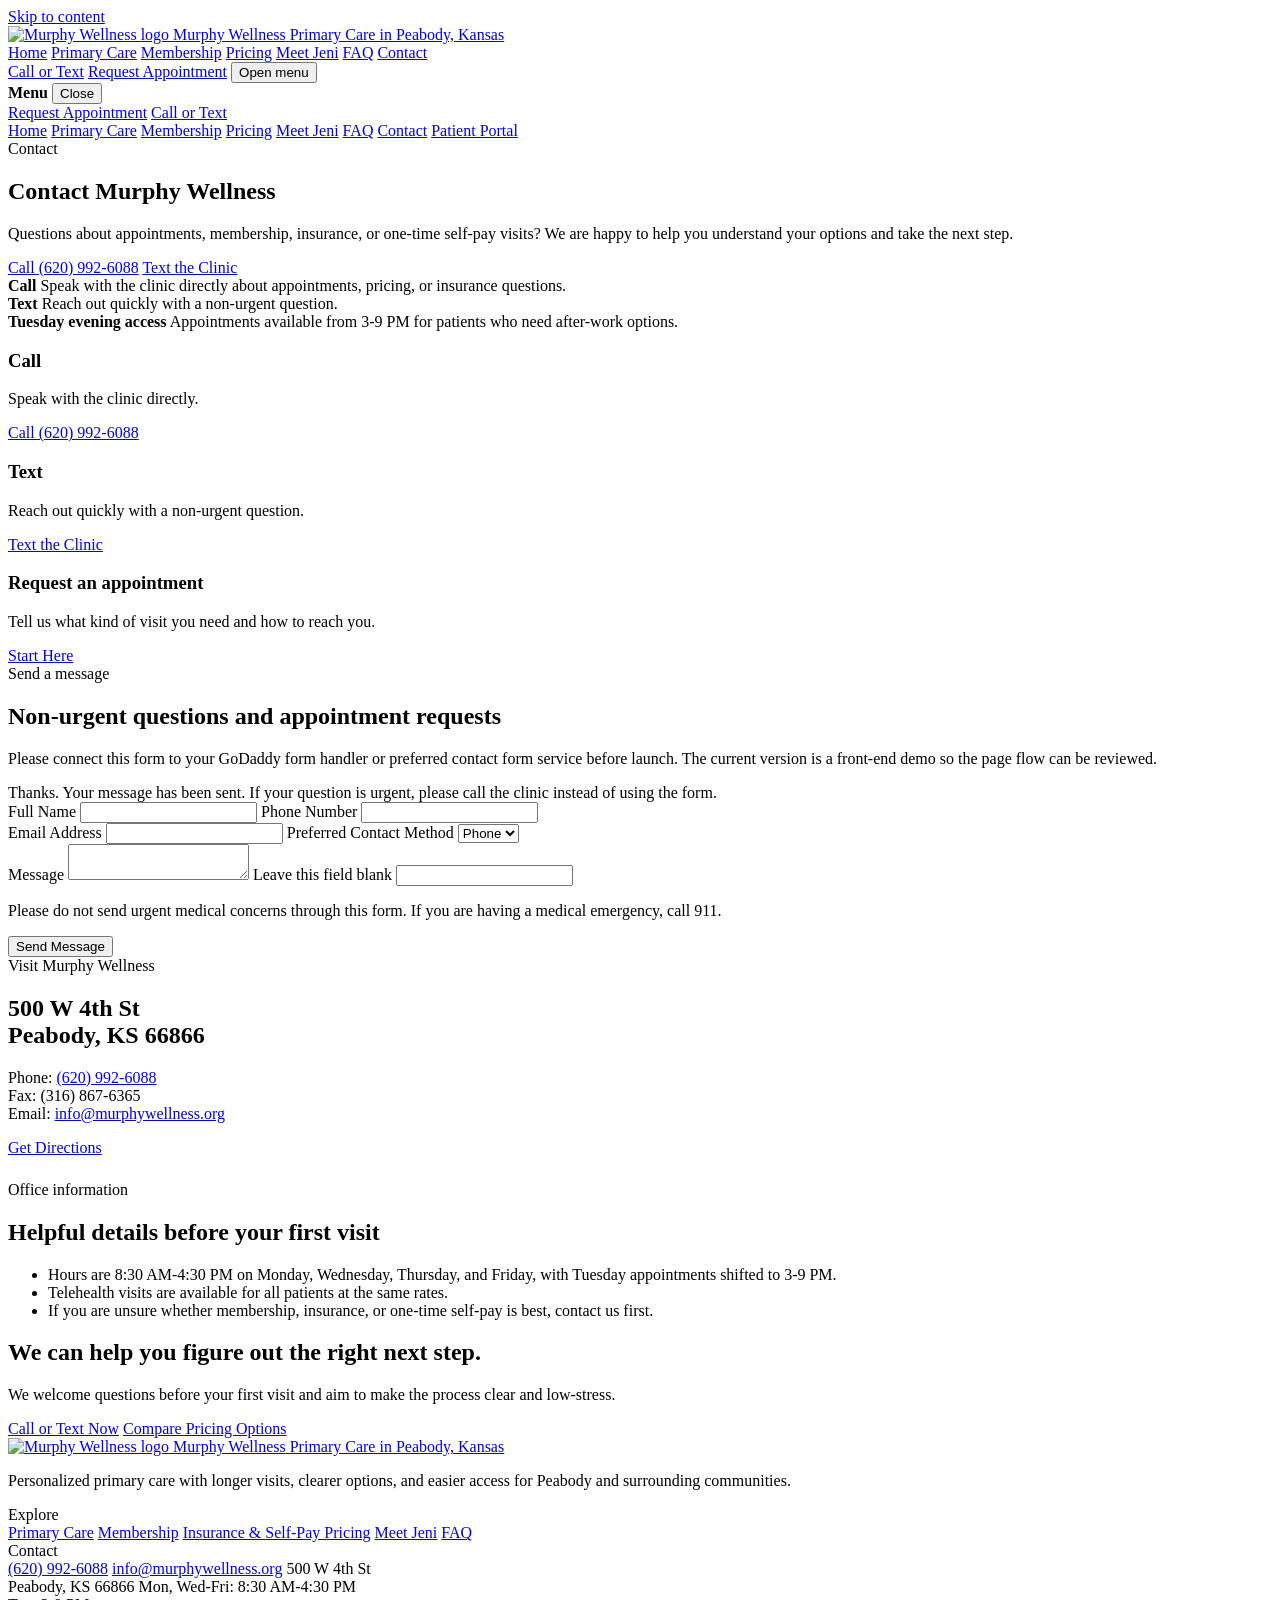
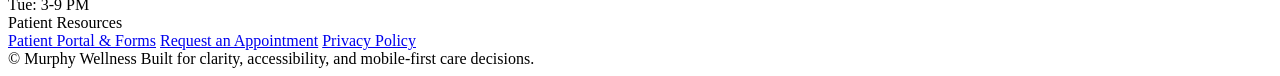
==== contact.html @ ce794f13 "Add files via upload" ====
<!DOCTYPE html>
<html lang="en">
<head>
  <meta charset="utf-8">
  <meta name="viewport" content="width=device-width, initial-scale=1">
  <title>Contact Murphy Wellness | Peabody, KS Primary Care</title>
  <meta name="description" content="Call, text, message, or request an appointment with Murphy Wellness in Peabody, Kansas.">
  <link rel="preconnect" href="https://fonts.googleapis.com">
  <link rel="preconnect" href="https://fonts.gstatic.com" crossorigin>
  <link href="https://fonts.googleapis.com/css2?family=Fraunces:wght@600&family=Source+Sans+3:wght@400;600;700&display=swap" rel="stylesheet">
  <link rel="stylesheet" href="assets/css/styles.css">
</head>
<body>
  <a class="skip-link" href="#main">Skip to content</a>
  <header class="site-header" data-header>
    <div class="container header-inner">
      <a class="brand" href="index.html">
        <img class="brand-logo" src="assets/img/logo.jpeg" alt="Murphy Wellness logo">
        <span class="brand-text">
          <span class="brand-mark">Murphy Wellness</span>
          <span class="brand-sub">Primary Care in Peabody, Kansas</span>
        </span>
      </a>
      <nav class="desktop-nav" aria-label="Primary">
        <a href="index.html">Home</a>
        <a href="primary-care.html">Primary Care</a>
        <a href="membership.html">Membership</a>
        <a href="pricing.html">Pricing</a>
        <a href="meet-jeni.html">Meet Jeni</a>
        <a href="faq.html">FAQ</a>
        <a href="contact.html" aria-current="page">Contact</a>
      </nav>
      <div class="header-actions">
        <a class="button button-secondary" href="tel:16209926088">Call or Text</a>
        <a class="button button-primary" href="contact.html">Request Appointment</a>
        <button class="nav-toggle" type="button" aria-expanded="false" aria-controls="mobile-drawer" data-menu-toggle>
          <span class="nav-toggle-line"></span>
          <span class="sr-only">Open menu</span>
        </button>
      </div>
    </div>
  </header>

  <div class="mobile-drawer" id="mobile-drawer" aria-hidden="true" data-mobile-drawer>
    <div class="mobile-drawer-backdrop" data-menu-backdrop></div>
    <div class="mobile-drawer-panel">
      <div class="mobile-drawer-top">
        <strong>Menu</strong>
        <button class="drawer-close" type="button" data-menu-close>Close</button>
      </div>
      <a class="button button-primary" href="contact.html">Request Appointment</a>
      <a class="button button-secondary" href="tel:16209926088">Call or Text</a>
      <nav class="mobile-nav" aria-label="Mobile">
        <a href="index.html">Home</a>
        <a href="primary-care.html">Primary Care</a>
        <a href="membership.html">Membership</a>
        <a href="pricing.html">Pricing</a>
        <a href="meet-jeni.html">Meet Jeni</a>
        <a href="faq.html">FAQ</a>
        <a href="contact.html" aria-current="page">Contact</a>
        <a href="patient-portal.html">Patient Portal</a>
      </nav>
    </div>
  </div>

  <main id="main">
    <section class="page-hero">
      <div class="container hero-shell">
        <div data-reveal>
          <span class="eyebrow">Contact</span>
          <h1>Contact Murphy Wellness</h1>
          <p class="lead">Questions about appointments, membership, insurance, or one-time self-pay visits? We are happy to help you understand your options and take the next step.</p>
          <div class="hero-actions">
            <a class="button button-primary" href="tel:16209926088">Call (620) 992-6088</a>
            <a class="button button-secondary" href="sms:16209926088">Text the Clinic</a>
          </div>
        </div>
        <div class="hero-visual" data-reveal>
          <div class="visual-stack">
            <div class="visual-card featured">
              <strong>Call</strong>
              <span>Speak with the clinic directly about appointments, pricing, or insurance questions.</span>
            </div>
            <div class="visual-card">
              <strong>Text</strong>
              <span>Reach out quickly with a non-urgent question.</span>
            </div>
            <div class="visual-card">
              <strong>Tuesday evening access</strong>
              <span>Appointments available from 3-9 PM for patients who need after-work options.</span>
            </div>
          </div>
        </div>
      </div>
    </section>

    <section class="section alt">
      <div class="container grid-3">
        <article class="contact-card" data-reveal>
          <h3>Call</h3>
          <p>Speak with the clinic directly.</p>
          <a class="button button-primary" href="tel:16209926088">Call (620) 992-6088</a>
        </article>
        <article class="contact-card" data-reveal>
          <h3>Text</h3>
          <p>Reach out quickly with a non-urgent question.</p>
          <a class="button button-secondary" href="sms:16209926088">Text the Clinic</a>
        </article>
        <article class="contact-card" data-reveal>
          <h3>Request an appointment</h3>
          <p>Tell us what kind of visit you need and how to reach you.</p>
          <a class="button button-primary" href="#contact-form">Start Here</a>
        </article>
      </div>
    </section>

    <section class="section">
      <div class="container grid-2">
        <article class="section-panel form-card" id="contact-form" data-reveal>
          <span class="eyebrow">Send a message</span>
          <h2>Non-urgent questions and appointment requests</h2>
          <p class="form-note">Please connect this form to your GoDaddy form handler or preferred contact form service before launch. The current version is a front-end demo so the page flow can be reviewed.</p>
          <div class="success-message" data-form-success>Thanks. Your message has been sent. If your question is urgent, please call the clinic instead of using the form.</div>
          <form action="contact-handler.php" method="post">
            <div class="field-grid">
              <label>Full Name
                <input type="text" name="name" required>
              </label>
              <label>Phone Number
                <input type="tel" name="phone" required>
              </label>
            </div>
            <div class="field-grid">
              <label>Email Address
                <input type="email" name="email">
              </label>
              <label>Preferred Contact Method
                <select name="contact_method">
                  <option>Phone</option>
                  <option>Text</option>
                  <option>Email</option>
                </select>
              </label>
            </div>
            <label>Message
              <textarea name="message" required></textarea>
            </label>
            <label class="sr-only">Leave this field blank
              <input type="text" name="company" tabindex="-1" autocomplete="off">
            </label>
            <input type="hidden" name="redirect" value="thank-you.html">
            <p class="microcopy">Please do not send urgent medical concerns through this form. If you are having a medical emergency, call 911.</p>
            <button class="button button-primary" type="submit">Send Message</button>
          </form>
        </article>
        <div data-reveal>
          <article class="section-panel">
            <span class="eyebrow">Visit Murphy Wellness</span>
            <h2>500 W 4th St<br>Peabody, KS 66866</h2>
            <p>Phone: <a href="tel:16209926088">(620) 992-6088</a><br>Fax: (316) 867-6365<br>Email: <a href="mailto:info@murphywellness.org">info@murphywellness.org</a></p>
            <div class="section-actions">
              <a class="button button-secondary" href="https://maps.google.com/?q=500+W+4th+St+Peabody+KS+66866" target="_blank" rel="noopener">Get Directions</a>
            </div>
          </article>
          <article class="section-panel hours-card" style="margin-top: 1.5rem;">
            <span class="eyebrow">Office information</span>
            <h2>Helpful details before your first visit</h2>
            <ul class="check-list">
              <li>Hours are 8:30 AM-4:30 PM on Monday, Wednesday, Thursday, and Friday, with Tuesday appointments shifted to 3-9 PM.</li>
              <li>Telehealth visits are available for all patients at the same rates.</li>
              <li>If you are unsure whether membership, insurance, or one-time self-pay is best, contact us first.</li>
            </ul>
          </article>
        </div>
      </div>
    </section>

    <section class="section tight">
      <div class="container">
        <div class="cta-band" data-reveal>
          <h2>We can help you figure out the right next step.</h2>
          <p>We welcome questions before your first visit and aim to make the process clear and low-stress.</p>
          <div class="section-actions">
            <a class="button button-primary" href="tel:16209926088">Call or Text Now</a>
            <a class="button button-secondary" href="pricing.html">Compare Pricing Options</a>
          </div>
        </div>
      </div>
    </section>
  </main>

  <footer class="site-footer">
    <div class="container">
      <div class="footer-grid">
        <div>
          <a class="brand" href="index.html">
            <img class="brand-logo" src="assets/img/logo.jpeg" alt="Murphy Wellness logo">
            <span class="brand-text">
              <span class="brand-mark">Murphy Wellness</span>
              <span class="brand-sub">Primary Care in Peabody, Kansas</span>
            </span>
          </a>
          <p>Personalized primary care with longer visits, clearer options, and easier access for Peabody and surrounding communities.</p>
        </div>
        <div>
          <div class="footer-title">Explore</div>
          <div class="footer-links">
            <a href="primary-care.html">Primary Care</a>
            <a href="membership.html">Membership</a>
            <a href="pricing.html">Insurance &amp; Self-Pay Pricing</a>
            <a href="meet-jeni.html">Meet Jeni</a>
            <a href="faq.html">FAQ</a>
          </div>
        </div>
        <div>
          <div class="footer-title">Contact</div>
          <div class="footer-links">
            <a href="tel:16209926088">(620) 992-6088</a>
            <a href="mailto:info@murphywellness.org">info@murphywellness.org</a>
            <span>500 W 4th St<br>Peabody, KS 66866</span>
            <span>Mon, Wed-Fri: 8:30 AM-4:30 PM<br>Tue: 3-9 PM</span>
          </div>
        </div>
        <div>
          <div class="footer-title">Patient Resources</div>
          <div class="footer-links">
            <a href="patient-portal.html">Patient Portal &amp; Forms</a>
            <a href="contact.html">Request an Appointment</a>
            <a href="privacy-policy.html">Privacy Policy</a>
          </div>
        </div>
      </div>
      <div class="footer-bottom">
        <span>&copy; <span data-year></span> Murphy Wellness</span>
        <span>Built for clarity, accessibility, and mobile-first care decisions.</span>
      </div>
    </div>
  </footer>

  <script src="assets/js/site.js" defer></script>
</body>
</html>
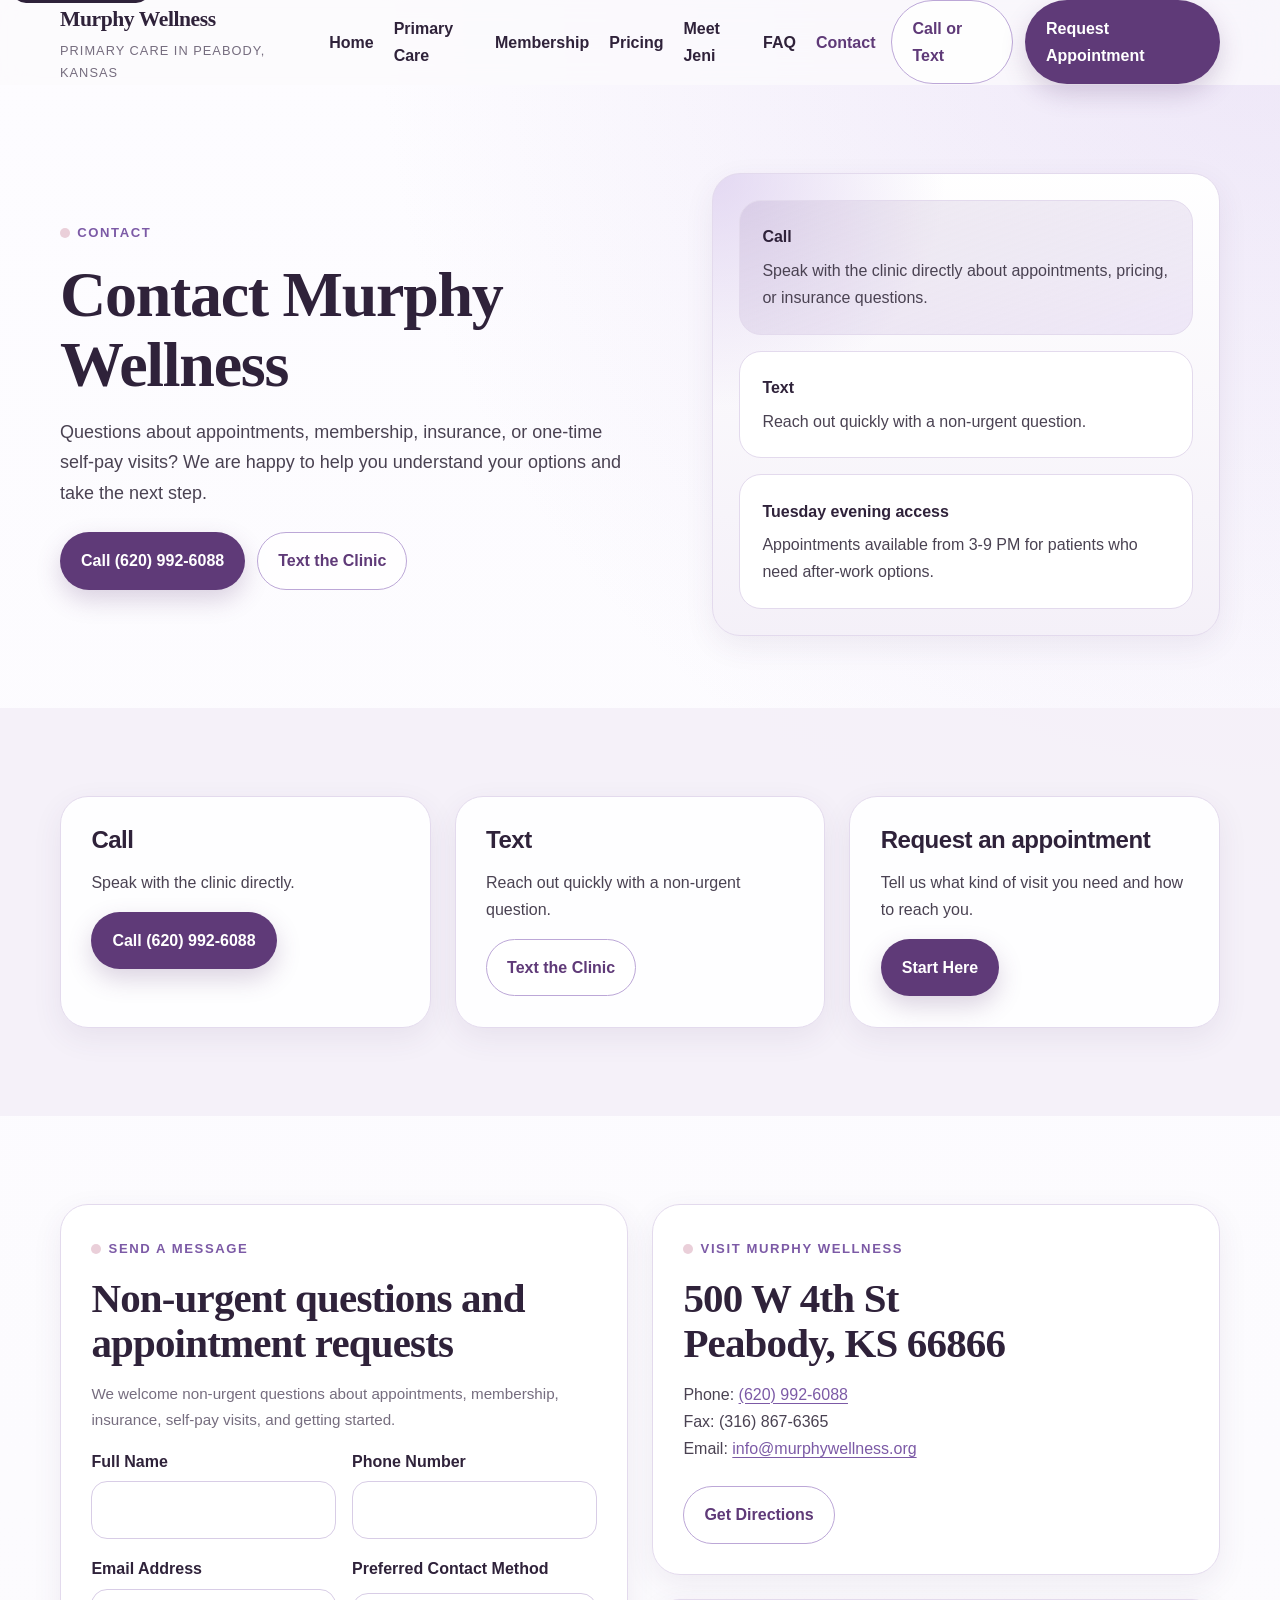
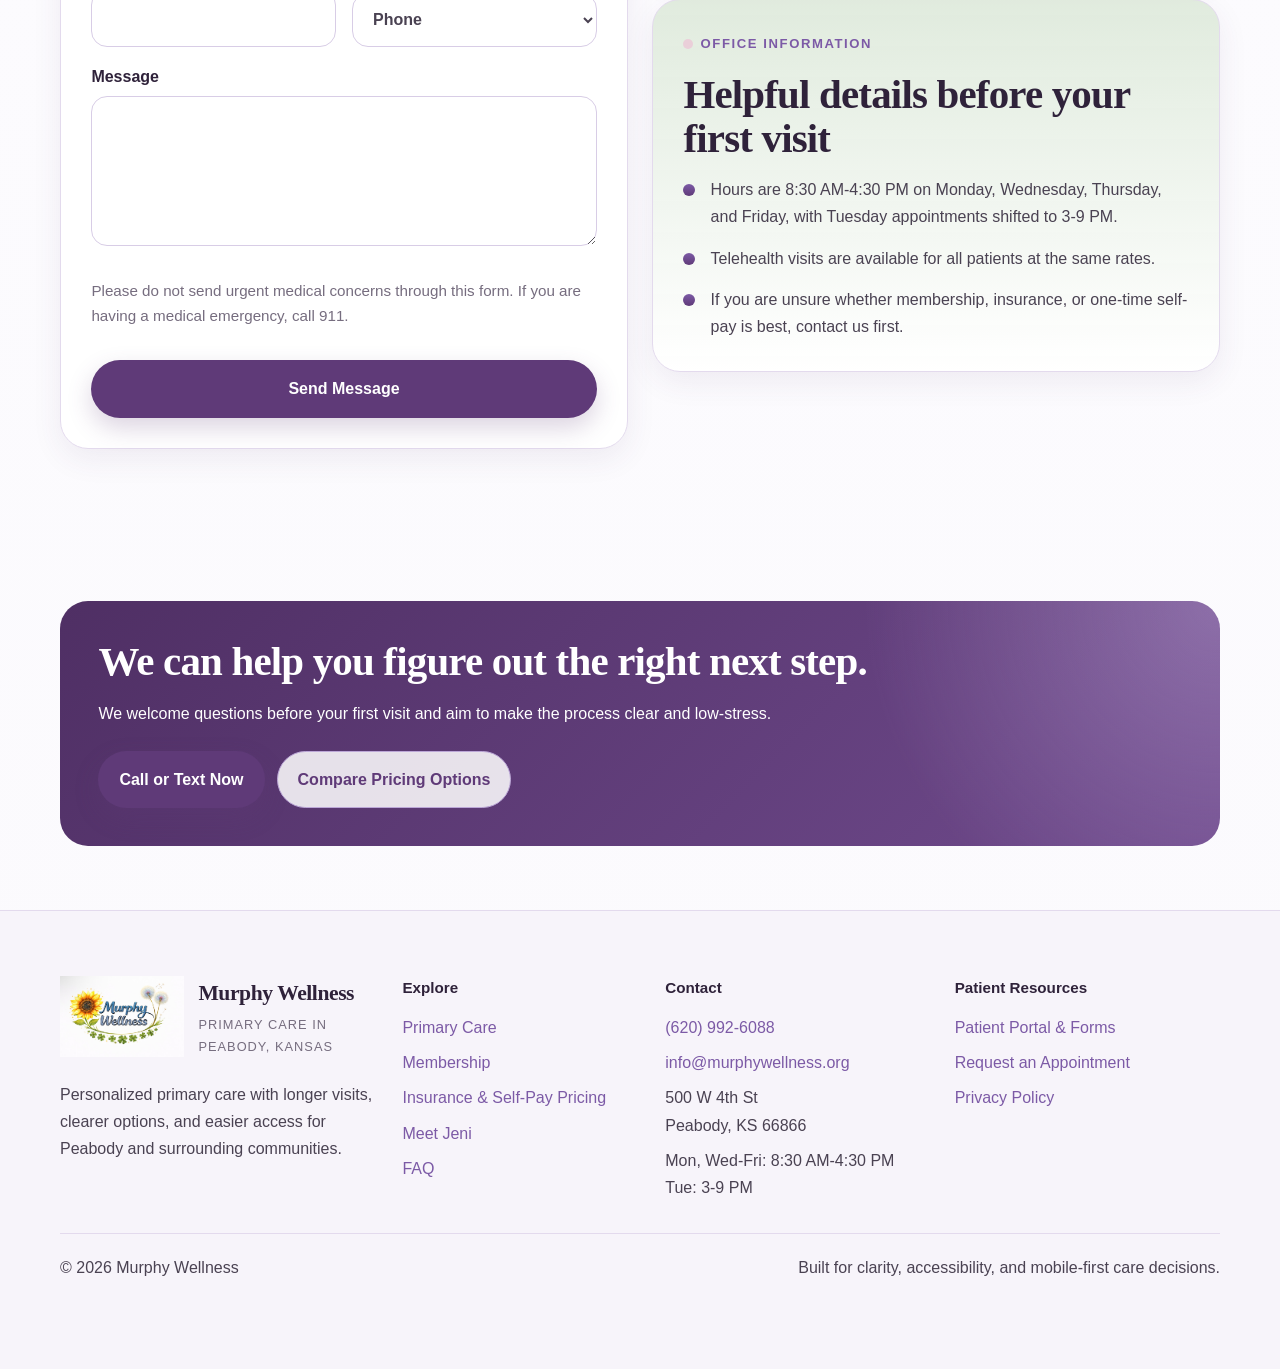
==== commit b58d0bc9: "Update Murphy Wellness site build and launch assets" ====
--- a/contact.html
+++ b/contact.html
@@ -5,10 +5,52 @@
   <meta name="viewport" content="width=device-width, initial-scale=1">
   <title>Contact Murphy Wellness | Peabody, KS Primary Care</title>
   <meta name="description" content="Call, text, message, or request an appointment with Murphy Wellness in Peabody, Kansas.">
+  <meta name="theme-color" content="#5f3a78">
+  <link rel="icon" type="image/jpeg" href="assets/img/logo.jpeg">
+  <link rel="apple-touch-icon" href="assets/img/logo.jpeg">
+  <link rel="manifest" href="site.webmanifest">
   <link rel="preconnect" href="https://fonts.googleapis.com">
   <link rel="preconnect" href="https://fonts.gstatic.com" crossorigin>
   <link href="https://fonts.googleapis.com/css2?family=Fraunces:wght@600&family=Source+Sans+3:wght@400;600;700&display=swap" rel="stylesheet">
   <link rel="stylesheet" href="assets/css/styles.css">
+  <script type="application/ld+json">
+  {
+    "@context": "https://schema.org",
+    "@type": "MedicalClinic",
+    "name": "Murphy Wellness",
+    "url": "https://murphywellness.org/contact.html",
+    "image": "https://murphywellness.org/assets/img/logo.jpeg",
+    "telephone": "+1-620-992-6088",
+    "email": "info@premonition.health",
+    "address": {
+      "@type": "PostalAddress",
+      "streetAddress": "500 W 4th St",
+      "addressLocality": "Peabody",
+      "addressRegion": "KS",
+      "postalCode": "66866",
+      "addressCountry": "US"
+    },
+    "openingHoursSpecification": [
+      {
+        "@type": "OpeningHoursSpecification",
+        "dayOfWeek": [
+          "Monday",
+          "Wednesday",
+          "Thursday",
+          "Friday"
+        ],
+        "opens": "08:30",
+        "closes": "16:30"
+      },
+      {
+        "@type": "OpeningHoursSpecification",
+        "dayOfWeek": "Tuesday",
+        "opens": "15:00",
+        "closes": "21:00"
+      }
+    ]
+  }
+  </script>
 </head>
 <body>
   <a class="skip-link" href="#main">Skip to content</a>
@@ -119,7 +161,8 @@
         <article class="section-panel form-card" id="contact-form" data-reveal>
           <span class="eyebrow">Send a message</span>
           <h2>Non-urgent questions and appointment requests</h2>
-          <p class="form-note">Please connect this form to your GoDaddy form handler or preferred contact form service before launch. The current version is a front-end demo so the page flow can be reviewed.</p>
+          <p class="form-note">We welcome non-urgent questions about appointments, membership, insurance, self-pay visits, and getting started.</p>
+          <div class="notice" data-form-status hidden></div>
           <div class="success-message" data-form-success>Thanks. Your message has been sent. If your question is urgent, please call the clinic instead of using the form.</div>
           <form action="contact-handler.php" method="post">
             <div class="field-grid">
--- a/assets/css/styles.css
+++ b/assets/css/styles.css
@@ -0,0 +1,1042 @@
+:root {
+  --color-primary: #5f3a78;
+  --color-primary-dark: #4f2f64;
+  --color-secondary: #7c5aa6;
+  --color-lavender: #cdb9e8;
+  --color-highlight: #f3ecfa;
+  --color-page: #fbfafd;
+  --color-surface: #ffffff;
+  --color-surface-alt: #f4f0f8;
+  --color-border: #e3daed;
+  --color-heading: #2f223a;
+  --color-text: #4a4252;
+  --color-muted: #766d7f;
+  --color-reassure: #dde9da;
+  --color-blush: #eacfd9;
+  --shadow-soft: 0 10px 30px rgba(73, 45, 96, 0.08);
+  --shadow-card: 0 12px 32px rgba(61, 38, 80, 0.08);
+  --radius-sm: 14px;
+  --radius-md: 20px;
+  --radius-lg: 28px;
+  --radius-pill: 999px;
+  --container: 1160px;
+  --container-narrow: 720px;
+  --space-1: 0.5rem;
+  --space-2: 0.75rem;
+  --space-3: 1rem;
+  --space-4: 1.25rem;
+  --space-5: 1.5rem;
+  --space-6: 2rem;
+  --space-7: 2.5rem;
+  --space-8: 3rem;
+  --space-9: 4rem;
+  --space-10: 5.5rem;
+  --font-heading: "Fraunces", Georgia, serif;
+  --font-body: "Source Sans 3", "Segoe UI", Arial, sans-serif;
+}
+
+*,
+*::before,
+*::after {
+  box-sizing: border-box;
+}
+
+html {
+  scroll-behavior: smooth;
+}
+
+body {
+  margin: 0;
+  font-family: var(--font-body);
+  color: var(--color-text);
+  background:
+    radial-gradient(circle at top right, rgba(205, 185, 232, 0.32), transparent 28%),
+    linear-gradient(180deg, #fdfcff 0%, var(--color-page) 100%);
+  line-height: 1.7;
+}
+
+.sr-only {
+  position: absolute;
+  width: 1px;
+  height: 1px;
+  padding: 0;
+  margin: -1px;
+  overflow: hidden;
+  clip: rect(0, 0, 0, 0);
+  white-space: nowrap;
+  border: 0;
+}
+
+body.nav-open {
+  overflow: hidden;
+}
+
+img {
+  max-width: 100%;
+  display: block;
+}
+
+a {
+  color: var(--color-secondary);
+  text-decoration-thickness: 1px;
+  text-underline-offset: 0.16em;
+}
+
+a:hover {
+  color: var(--color-primary-dark);
+}
+
+button,
+input,
+textarea,
+select {
+  font: inherit;
+}
+
+button {
+  cursor: pointer;
+}
+
+.skip-link {
+  position: absolute;
+  left: 12px;
+  top: -48px;
+  background: var(--color-heading);
+  color: #fff;
+  padding: 0.75rem 1rem;
+  border-radius: var(--radius-sm);
+  z-index: 2000;
+}
+
+.skip-link:focus {
+  top: 12px;
+}
+
+.site-header {
+  position: sticky;
+  top: 0;
+  z-index: 1000;
+  background: rgba(251, 250, 253, 0.78);
+  backdrop-filter: blur(16px);
+  border-bottom: 1px solid transparent;
+  transition: background-color 200ms ease, box-shadow 200ms ease, border-color 200ms ease;
+}
+
+.site-header.is-scrolled {
+  background: rgba(255, 255, 255, 0.96);
+  border-bottom-color: var(--color-border);
+  box-shadow: 0 8px 24px rgba(61, 38, 80, 0.08);
+}
+
+.container {
+  width: min(calc(100% - 2rem), var(--container));
+  margin: 0 auto;
+}
+
+.container.narrow {
+  width: min(calc(100% - 2rem), var(--container-narrow));
+}
+
+.header-inner {
+  display: flex;
+  align-items: center;
+  justify-content: space-between;
+  gap: 1rem;
+  min-height: 84px;
+}
+
+.site-header .brand {
+  gap: 0.5rem;
+}
+
+.site-header .brand-logo {
+  display: none;
+}
+
+.site-header .brand-text {
+  display: inline-flex;
+}
+
+.brand {
+  display: inline-flex;
+  align-items: center;
+  gap: 0.9rem;
+  color: var(--color-heading);
+  text-decoration: none;
+}
+
+.brand-logo {
+  width: clamp(72px, 10vw, 124px);
+  height: auto;
+  object-fit: contain;
+}
+
+.brand-text {
+  display: inline-flex;
+  flex-direction: column;
+  gap: 0.15rem;
+}
+
+.brand-mark {
+  font-family: var(--font-heading);
+  font-size: 1.35rem;
+  font-weight: 600;
+  letter-spacing: -0.02em;
+}
+
+.brand-sub {
+  font-size: 0.8rem;
+  color: var(--color-muted);
+  letter-spacing: 0.08em;
+  text-transform: uppercase;
+}
+
+.desktop-nav {
+  display: flex;
+  align-items: center;
+  gap: 1.25rem;
+}
+
+.desktop-nav a {
+  color: var(--color-heading);
+  text-decoration: none;
+  font-weight: 600;
+}
+
+.desktop-nav a[aria-current="page"] {
+  color: var(--color-primary);
+}
+
+.header-actions {
+  display: flex;
+  align-items: center;
+  gap: 0.75rem;
+}
+
+.button {
+  display: inline-flex;
+  align-items: center;
+  justify-content: center;
+  gap: 0.5rem;
+  min-height: 52px;
+  padding: 0.875rem 1.25rem;
+  border: 1px solid transparent;
+  border-radius: var(--radius-pill);
+  font-weight: 700;
+  text-decoration: none;
+  transition: transform 180ms ease, box-shadow 180ms ease, background-color 180ms ease, color 180ms ease, border-color 180ms ease;
+}
+
+.button:hover {
+  transform: translateY(-1px);
+}
+
+.button:focus-visible,
+.nav-toggle:focus-visible,
+.faq-trigger:focus-visible,
+input:focus-visible,
+textarea:focus-visible,
+select:focus-visible {
+  outline: 3px solid var(--color-lavender);
+  outline-offset: 3px;
+}
+
+.button-primary {
+  color: #fff;
+  background: var(--color-primary);
+  box-shadow: 0 10px 24px rgba(95, 58, 120, 0.22);
+}
+
+.button-primary:hover {
+  color: #fff;
+  background: var(--color-primary-dark);
+  box-shadow: 0 14px 28px rgba(95, 58, 120, 0.28);
+}
+
+.button-secondary {
+  color: var(--color-primary);
+  border-color: #bca7d7;
+  background: rgba(255, 255, 255, 0.85);
+}
+
+.button-secondary:hover {
+  background: var(--color-highlight);
+}
+
+.button-ghost {
+  color: var(--color-heading);
+  background: transparent;
+  border-color: var(--color-border);
+}
+
+.nav-toggle {
+  display: none;
+  align-items: center;
+  justify-content: center;
+  width: 48px;
+  height: 48px;
+  border-radius: 14px;
+  border: 1px solid var(--color-border);
+  background: #fff;
+}
+
+.nav-toggle-line,
+.nav-toggle-line::before,
+.nav-toggle-line::after {
+  width: 18px;
+  height: 2px;
+  border-radius: 2px;
+  background: var(--color-heading);
+  display: block;
+  content: "";
+  transition: transform 180ms ease, opacity 180ms ease;
+}
+
+.nav-toggle-line::before {
+  transform: translateY(-6px);
+}
+
+.nav-toggle-line::after {
+  transform: translateY(4px);
+}
+
+.nav-open .nav-toggle-line {
+  background: transparent;
+}
+
+.nav-open .nav-toggle-line::before {
+  transform: rotate(45deg);
+}
+
+.nav-open .nav-toggle-line::after {
+  transform: rotate(-45deg);
+}
+
+.mobile-drawer {
+  position: fixed;
+  inset: 0;
+  z-index: 1100;
+  display: none;
+}
+
+.mobile-drawer[aria-hidden="false"] {
+  display: block;
+}
+
+.mobile-drawer-backdrop {
+  position: absolute;
+  inset: 0;
+  background: rgba(34, 24, 43, 0.36);
+}
+
+.mobile-drawer-panel {
+  position: absolute;
+  top: 0;
+  right: 0;
+  width: min(90vw, 360px);
+  height: 100%;
+  padding: 1.25rem;
+  background: #fff;
+  box-shadow: -10px 0 30px rgba(34, 24, 43, 0.16);
+  display: grid;
+  align-content: start;
+  gap: 1rem;
+}
+
+.mobile-drawer-top {
+  display: flex;
+  align-items: center;
+  justify-content: space-between;
+}
+
+.drawer-close {
+  border: 1px solid var(--color-border);
+  background: #fff;
+  border-radius: 12px;
+  padding: 0.7rem 0.9rem;
+}
+
+.mobile-nav {
+  display: grid;
+  gap: 0.35rem;
+}
+
+.mobile-nav a {
+  padding: 0.85rem 0.25rem;
+  color: var(--color-heading);
+  text-decoration: none;
+  font-size: 1.05rem;
+  font-weight: 700;
+}
+
+.page-hero,
+.home-hero {
+  padding: 5.5rem 0 4.5rem;
+}
+
+.hero-shell {
+  display: grid;
+  grid-template-columns: 1.1fr 0.9fr;
+  gap: 2rem;
+  align-items: center;
+}
+
+.eyebrow {
+  display: inline-flex;
+  align-items: center;
+  gap: 0.45rem;
+  margin-bottom: 1rem;
+  font-size: 0.82rem;
+  font-weight: 700;
+  letter-spacing: 0.12em;
+  text-transform: uppercase;
+  color: var(--color-secondary);
+}
+
+.eyebrow::before {
+  content: "";
+  width: 10px;
+  height: 10px;
+  border-radius: 50%;
+  background: var(--color-blush);
+}
+
+h1,
+h2,
+h3,
+h4 {
+  margin: 0 0 1rem;
+  color: var(--color-heading);
+  line-height: 1.08;
+  letter-spacing: -0.02em;
+}
+
+h1 {
+  font-family: var(--font-heading);
+  font-size: clamp(2.7rem, 5vw, 4.65rem);
+  font-weight: 600;
+}
+
+h2 {
+  font-family: var(--font-heading);
+  font-size: clamp(2rem, 3.2vw, 3rem);
+  font-weight: 600;
+}
+
+h3 {
+  font-size: 1.5rem;
+  font-weight: 700;
+}
+
+h4 {
+  font-size: 1.125rem;
+  font-weight: 700;
+}
+
+.lead {
+  font-size: 1.125rem;
+  max-width: 58ch;
+}
+
+.hero-copy p,
+.section-copy p,
+.card p,
+.faq-panel p,
+li {
+  max-width: 70ch;
+}
+
+.hero-actions,
+.section-actions,
+.option-actions {
+  display: flex;
+  flex-wrap: wrap;
+  gap: 0.75rem;
+  margin-top: 1.5rem;
+}
+
+.hero-note {
+  display: flex;
+  flex-wrap: wrap;
+  gap: 0.75rem;
+  margin-top: 1.25rem;
+}
+
+.hero-note span,
+.pill {
+  display: inline-flex;
+  align-items: center;
+  gap: 0.4rem;
+  min-height: 38px;
+  padding: 0.45rem 0.8rem;
+  border-radius: var(--radius-pill);
+  background: rgba(255, 255, 255, 0.82);
+  border: 1px solid var(--color-border);
+  color: var(--color-heading);
+  font-weight: 600;
+}
+
+.hero-visual,
+.section-panel,
+.card,
+.feature-card,
+.faq-item,
+.contact-card,
+.metric-card,
+.pricing-panel,
+.story-panel,
+.callout,
+.comparison-card {
+  background: rgba(255, 255, 255, 0.94);
+  border: 1px solid var(--color-border);
+  border-radius: var(--radius-lg);
+  box-shadow: var(--shadow-soft);
+  min-width: 0;
+}
+
+.hero-visual {
+  padding: 1.6rem;
+  background:
+    radial-gradient(circle at top left, rgba(205, 185, 232, 0.55), transparent 34%),
+    linear-gradient(180deg, rgba(255, 255, 255, 0.98), rgba(244, 240, 248, 0.98));
+}
+
+.visual-stack {
+  display: grid;
+  gap: 1rem;
+}
+
+.visual-card {
+  padding: 1.4rem;
+  border-radius: 22px;
+  background: #fff;
+  border: 1px solid var(--color-border);
+}
+
+.visual-card strong {
+  display: block;
+  color: var(--color-heading);
+  margin-bottom: 0.4rem;
+}
+
+.visual-card.featured {
+  background: linear-gradient(160deg, rgba(95, 58, 120, 0.1), rgba(205, 185, 232, 0.28));
+}
+
+.section {
+  padding: var(--space-10) 0;
+}
+
+.section.alt {
+  background: rgba(244, 240, 248, 0.82);
+}
+
+.section.tight {
+  padding: 4rem 0;
+}
+
+.section-head {
+  margin-bottom: 2rem;
+}
+
+.section-head p {
+  margin: 0;
+}
+
+.grid-2,
+.grid-3,
+.grid-4 {
+  display: grid;
+  gap: 1.5rem;
+}
+
+.grid-2 {
+  grid-template-columns: repeat(2, minmax(0, 1fr));
+}
+
+.grid-3 {
+  grid-template-columns: repeat(3, minmax(0, 1fr));
+}
+
+.grid-4 {
+  grid-template-columns: repeat(4, minmax(0, 1fr));
+}
+
+.card,
+.feature-card,
+.contact-card,
+.metric-card,
+.pricing-panel,
+.story-panel,
+.comparison-card {
+  padding: 1.9rem;
+}
+
+.section-panel {
+  padding: 1.9rem;
+}
+
+.card h3,
+.feature-card h3,
+.contact-card h3,
+.pricing-panel h3 {
+  margin-bottom: 0.7rem;
+}
+
+.featured-card {
+  border-color: rgba(95, 58, 120, 0.35);
+  background: linear-gradient(180deg, #faf6fe 0%, #fff 100%);
+}
+
+.mini-label {
+  display: inline-flex;
+  margin-bottom: 0.8rem;
+  color: var(--color-secondary);
+  font-size: 0.82rem;
+  font-weight: 700;
+  letter-spacing: 0.08em;
+  text-transform: uppercase;
+}
+
+.check-list,
+.icon-list,
+.simple-list {
+  margin: 0;
+  padding: 0;
+  list-style: none;
+  display: grid;
+  gap: 0.9rem;
+}
+
+.check-list li,
+.icon-list li {
+  position: relative;
+  padding-left: 1.7rem;
+}
+
+.check-list li::before,
+.icon-list li::before {
+  content: "";
+  position: absolute;
+  left: 0;
+  top: 0.5rem;
+  width: 0.75rem;
+  height: 0.75rem;
+  border-radius: 50%;
+  background: linear-gradient(180deg, var(--color-secondary), var(--color-primary));
+}
+
+.chip-wrap {
+  display: flex;
+  flex-wrap: wrap;
+  gap: 0.65rem;
+}
+
+.chip {
+  display: inline-flex;
+  align-items: center;
+  min-height: 38px;
+  padding: 0.45rem 0.8rem;
+  border-radius: var(--radius-pill);
+  background: #f2ebf8;
+  color: var(--color-primary);
+  font-weight: 600;
+}
+
+.split-panel {
+  display: grid;
+  grid-template-columns: 0.95fr 1.05fr;
+  gap: 1.5rem;
+  align-items: stretch;
+}
+
+.photo-panel {
+  min-height: 100%;
+  border-radius: var(--radius-lg);
+  background:
+    linear-gradient(160deg, rgba(95, 58, 120, 0.12), rgba(205, 185, 232, 0.32)),
+    radial-gradient(circle at 20% 20%, rgba(255, 255, 255, 0.8), transparent 30%);
+  border: 1px solid var(--color-border);
+  box-shadow: var(--shadow-soft);
+  min-height: 340px;
+  position: relative;
+  overflow: hidden;
+}
+
+.photo-panel::after {
+  content: attr(data-label);
+  position: absolute;
+  left: 1.5rem;
+  bottom: 1.5rem;
+  font-family: var(--font-heading);
+  font-size: 1.5rem;
+  color: var(--color-heading);
+}
+
+.photo-panel.has-image {
+  min-height: 0;
+  padding: 0;
+  background: #fff;
+}
+
+.photo-panel.has-image::after {
+  content: none;
+}
+
+.photo-panel img {
+  width: 100%;
+  height: 100%;
+  min-height: 340px;
+  object-fit: cover;
+}
+
+.comparison-table-wrap {
+  overflow-x: auto;
+}
+
+.comparison-table {
+  width: 100%;
+  border-collapse: collapse;
+  min-width: 720px;
+}
+
+.comparison-table th,
+.comparison-table td {
+  padding: 1rem;
+  text-align: left;
+  border: 1px solid var(--color-border);
+  vertical-align: top;
+}
+
+.comparison-table th {
+  background: #f3ecfa;
+  color: var(--color-heading);
+}
+
+.comparison-table tr:nth-child(even) td {
+  background: #fcfafe;
+}
+
+.comparison-cards {
+  display: none;
+}
+
+.faq-group {
+  display: grid;
+  gap: 1rem;
+}
+
+.faq-item {
+  overflow: clip;
+}
+
+.faq-trigger {
+  width: 100%;
+  display: flex;
+  align-items: center;
+  justify-content: space-between;
+  gap: 1rem;
+  padding: 1.15rem 1.25rem;
+  border: 0;
+  background: transparent;
+  color: var(--color-heading);
+  font-weight: 700;
+  text-align: left;
+  line-height: 1.45;
+}
+
+.faq-icon {
+  flex: none;
+  width: 2rem;
+  height: 2rem;
+  border-radius: 50%;
+  border: 1px solid var(--color-border);
+  display: inline-flex;
+  align-items: center;
+  justify-content: center;
+  color: var(--color-primary);
+}
+
+.faq-panel {
+  padding: 0 1.35rem 1.25rem;
+}
+
+.faq-panel[hidden] {
+  display: none;
+}
+
+.hours-card {
+  background: linear-gradient(180deg, rgba(221, 233, 218, 0.9), rgba(255, 255, 255, 0.95));
+}
+
+.notice {
+  padding: 1rem 1.15rem;
+  border-radius: var(--radius-md);
+  background: rgba(243, 236, 250, 0.9);
+  border: 1px solid var(--color-border);
+}
+
+.cta-band {
+  padding: 2.4rem;
+  border-radius: var(--radius-lg);
+  background:
+    radial-gradient(circle at top right, rgba(205, 185, 232, 0.36), transparent 30%),
+    linear-gradient(135deg, #4f2f64 0%, #6f4a8c 100%);
+  color: #fff;
+}
+
+.cta-band h2,
+.cta-band h3,
+.cta-band p {
+  color: #fff;
+}
+
+.form-card form {
+  display: grid;
+  gap: 1rem;
+}
+
+.field-grid {
+  display: grid;
+  grid-template-columns: repeat(2, minmax(0, 1fr));
+  gap: 1rem;
+}
+
+label {
+  display: grid;
+  gap: 0.4rem;
+  font-weight: 600;
+  color: var(--color-heading);
+}
+
+input,
+textarea,
+select {
+  width: 100%;
+  border: 1.5px solid #d8cde6;
+  border-radius: 16px;
+  background: #fff;
+  padding: 0.9rem 1rem;
+  color: var(--color-text);
+}
+
+p,
+li,
+h1,
+h2,
+h3,
+h4 {
+  overflow-wrap: break-word;
+}
+
+textarea {
+  min-height: 150px;
+  resize: vertical;
+}
+
+.form-note,
+.microcopy,
+.muted {
+  color: var(--color-muted);
+  font-size: 0.95rem;
+}
+
+.success-message {
+  display: none;
+  padding: 1rem 1.15rem;
+  border-radius: 16px;
+  background: rgba(221, 233, 218, 0.9);
+  border: 1px solid rgba(123, 157, 112, 0.28);
+  color: var(--color-heading);
+}
+
+.success-message.is-visible {
+  display: block;
+}
+
+.site-footer {
+  padding: 4rem 0 5.5rem;
+  background: #f7f4fa;
+  border-top: 1px solid var(--color-border);
+}
+
+.footer-grid {
+  display: grid;
+  grid-template-columns: 1.2fr 0.9fr 1fr 1fr;
+  gap: 1.5rem;
+}
+
+.footer-title {
+  margin-bottom: 0.8rem;
+  font-size: 0.95rem;
+  font-weight: 700;
+  color: var(--color-heading);
+}
+
+.footer-links {
+  display: grid;
+  gap: 0.5rem;
+}
+
+.footer-links a {
+  text-decoration: none;
+}
+
+.footer-bottom {
+  margin-top: 2rem;
+  padding-top: 1.25rem;
+  border-top: 1px solid var(--color-border);
+  display: flex;
+  justify-content: space-between;
+  gap: 1rem;
+  flex-wrap: wrap;
+}
+
+.sticky-mobile-cta {
+  position: fixed;
+  left: 0;
+  right: 0;
+  bottom: 0;
+  z-index: 900;
+  display: none;
+  gap: 0.75rem;
+  padding: 0.75rem 1rem calc(0.75rem + env(safe-area-inset-bottom));
+  background: rgba(255, 255, 255, 0.96);
+  border-top: 1px solid var(--color-border);
+  box-shadow: 0 -8px 24px rgba(61, 38, 80, 0.08);
+}
+
+.sticky-mobile-cta .button {
+  flex: 1;
+  min-width: 0;
+  min-height: 48px;
+  padding-inline: 0.9rem;
+}
+
+[data-reveal] {
+  opacity: 0;
+  transform: translateY(18px);
+  transition: opacity 240ms ease, transform 240ms ease;
+}
+
+[data-reveal].is-visible {
+  opacity: 1;
+  transform: translateY(0);
+}
+
+@media (max-width: 959px) {
+  .desktop-nav,
+  .header-actions .button-secondary,
+  .header-actions .button-primary {
+    display: none;
+  }
+
+  .nav-toggle {
+    display: inline-flex;
+  }
+
+  .hero-shell,
+  .split-panel,
+  .grid-4,
+  .grid-3,
+  .grid-2,
+  .footer-grid,
+  .field-grid {
+    grid-template-columns: 1fr;
+  }
+
+  .comparison-table-wrap {
+    display: none;
+  }
+
+  .comparison-cards {
+    display: grid;
+    gap: 1rem;
+  }
+
+  .page-hero,
+  .home-hero,
+  .section {
+    padding: 4rem 0;
+  }
+}
+
+@media (max-width: 639px) {
+  html {
+    font-size: 16px;
+  }
+
+  .container {
+    width: min(calc(100% - 1.25rem), var(--container));
+  }
+
+  .brand {
+    gap: 0.6rem;
+  }
+
+  .brand-logo {
+    width: 64px;
+  }
+
+  .site-header .brand-logo {
+    display: block;
+    width: 56px;
+  }
+
+  .site-header .brand-text {
+    display: none;
+  }
+
+  .header-inner {
+    min-height: 76px;
+  }
+
+  h1 {
+    font-size: 2.25rem;
+  }
+
+  h2 {
+    font-size: 1.8rem;
+  }
+
+  .lead {
+    font-size: 1.04rem;
+  }
+
+  .hero-actions,
+  .section-actions {
+    flex-direction: column;
+  }
+
+  .hero-actions .button,
+  .section-actions .button {
+    width: 100%;
+  }
+
+  .sticky-mobile-cta {
+    display: flex;
+  }
+
+  .site-footer {
+    padding-bottom: 7rem;
+  }
+}
+
+@media (prefers-reduced-motion: reduce) {
+  html {
+    scroll-behavior: auto;
+  }
+
+  *,
+  *::before,
+  *::after {
+    animation-duration: 0.01ms !important;
+    animation-iteration-count: 1 !important;
+    transition-duration: 0.01ms !important;
+  }
+
+  [data-reveal] {
+    opacity: 1;
+    transform: none;
+  }
+}
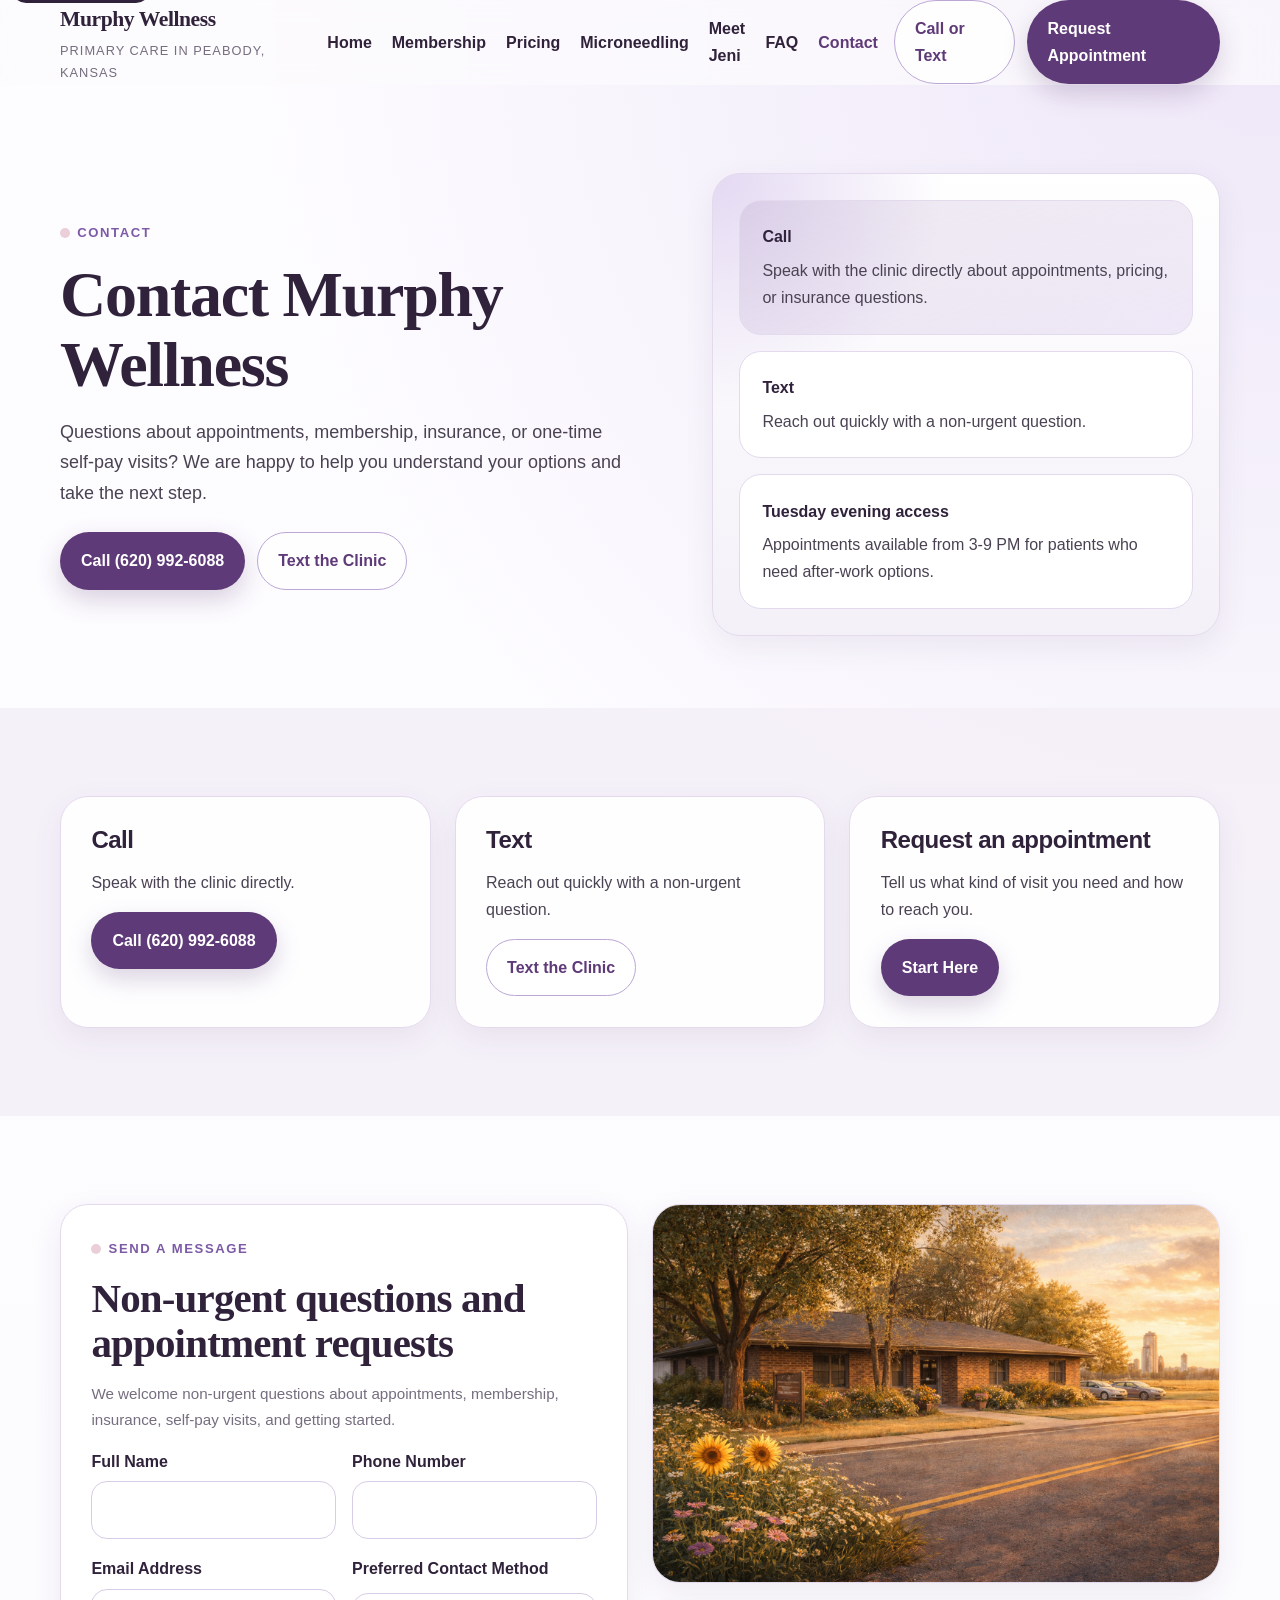
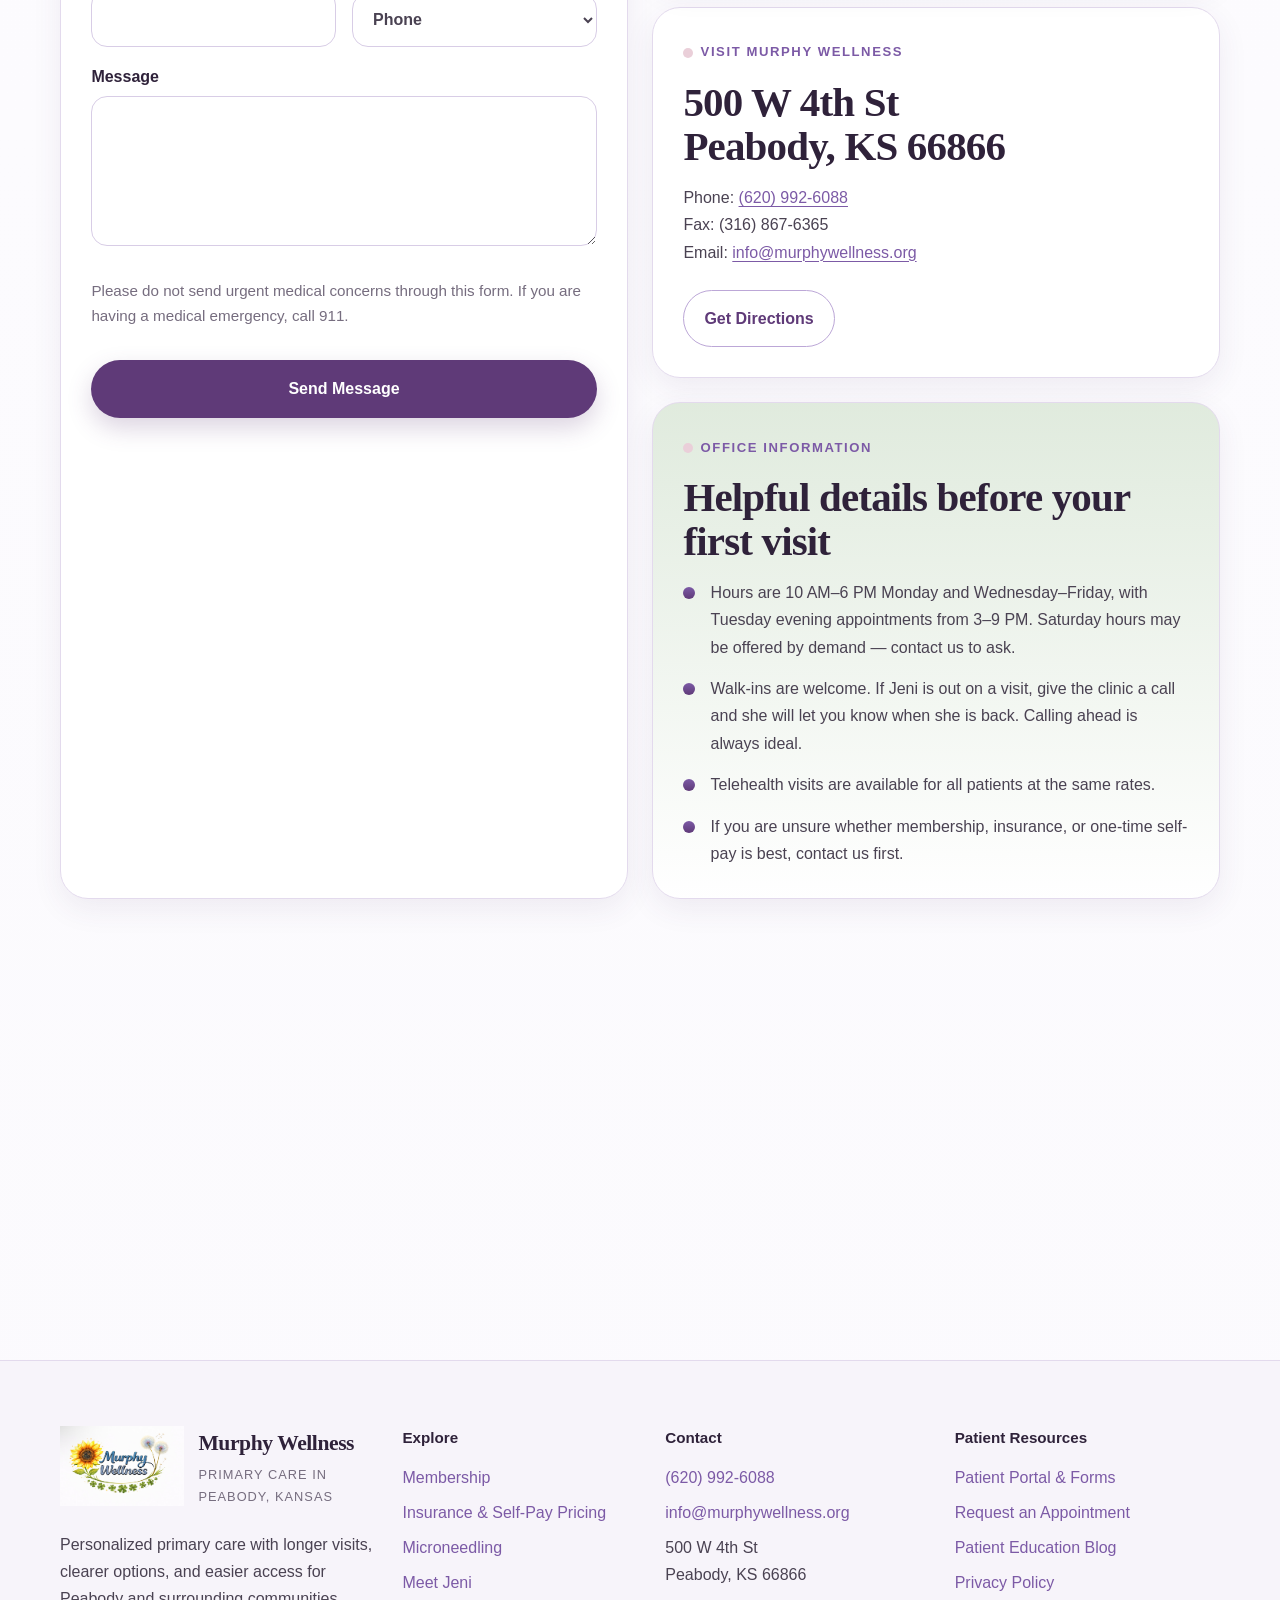
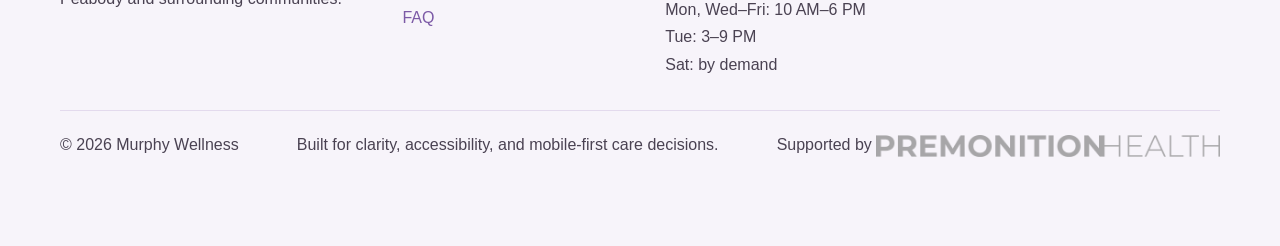
==== commit 2bd4d8cb: "Major site update: microneedling page, SEO/security sweep, content restructure - Add microneedling.h" ====
--- a/contact.html
+++ b/contact.html
@@ -6,8 +6,8 @@
   <title>Contact Murphy Wellness | Peabody, KS Primary Care</title>
   <meta name="description" content="Call, text, message, or request an appointment with Murphy Wellness in Peabody, Kansas.">
   <meta name="theme-color" content="#5f3a78">
-  <link rel="icon" type="image/jpeg" href="assets/img/logo.jpeg">
-  <link rel="apple-touch-icon" href="assets/img/logo.jpeg">
+  <link rel="icon" type="image/jpeg" href="assets/img/murphy-wellness-logo.jpg">
+  <link rel="apple-touch-icon" href="assets/img/murphy-wellness-logo.jpg">
   <link rel="manifest" href="site.webmanifest">
   <link rel="preconnect" href="https://fonts.googleapis.com">
   <link rel="preconnect" href="https://fonts.gstatic.com" crossorigin>
@@ -19,7 +19,7 @@
     "@type": "MedicalClinic",
     "name": "Murphy Wellness",
     "url": "https://murphywellness.org/contact.html",
-    "image": "https://murphywellness.org/assets/img/logo.jpeg",
+    "image": "https://murphywellness.org/assets/img/murphy-wellness-logo.jpg",
     "telephone": "+1-620-992-6088",
     "email": "info@premonition.health",
     "address": {
@@ -39,8 +39,8 @@
           "Thursday",
           "Friday"
         ],
-        "opens": "08:30",
-        "closes": "16:30"
+        "opens": "10:00",
+        "closes": "18:00"
       },
       {
         "@type": "OpeningHoursSpecification",
@@ -51,13 +51,22 @@
     ]
   }
   </script>
+  <link rel="canonical" href="https://murphywellness.org/contact.html">
+  <meta name="referrer" content="strict-origin-when-cross-origin">
+  <meta property="og:type" content="website">
+  <meta property="og:url" content="https://murphywellness.org/contact.html">
+  <meta property="og:title" content="Contact Murphy Wellness | Peabody, KS">
+  <meta property="og:description" content="Call, text, message, or request an appointment with Murphy Wellness in Peabody, Kansas.">
+  <meta property="og:image" content="https://murphywellness.org/assets/img/murphy-wellness-logo.jpg">
+  <meta property="og:site_name" content="Murphy Wellness">
+  <meta property="og:locale" content="en_US">
 </head>
 <body>
   <a class="skip-link" href="#main">Skip to content</a>
   <header class="site-header" data-header>
     <div class="container header-inner">
       <a class="brand" href="index.html">
-        <img class="brand-logo" src="assets/img/logo.jpeg" alt="Murphy Wellness logo">
+        <img class="brand-logo" src="assets/img/murphy-wellness-logo.jpg" alt="Murphy Wellness logo">
         <span class="brand-text">
           <span class="brand-mark">Murphy Wellness</span>
           <span class="brand-sub">Primary Care in Peabody, Kansas</span>
@@ -65,9 +74,9 @@
       </a>
       <nav class="desktop-nav" aria-label="Primary">
         <a href="index.html">Home</a>
-        <a href="primary-care.html">Primary Care</a>
         <a href="membership.html">Membership</a>
         <a href="pricing.html">Pricing</a>
+        <a href="microneedling.html">Microneedling</a>
         <a href="meet-jeni.html">Meet Jeni</a>
         <a href="faq.html">FAQ</a>
         <a href="contact.html" aria-current="page">Contact</a>
@@ -94,9 +103,9 @@
       <a class="button button-secondary" href="tel:16209926088">Call or Text</a>
       <nav class="mobile-nav" aria-label="Mobile">
         <a href="index.html">Home</a>
-        <a href="primary-care.html">Primary Care</a>
         <a href="membership.html">Membership</a>
         <a href="pricing.html">Pricing</a>
+        <a href="microneedling.html">Microneedling</a>
         <a href="meet-jeni.html">Meet Jeni</a>
         <a href="faq.html">FAQ</a>
         <a href="contact.html" aria-current="page">Contact</a>
@@ -197,19 +206,23 @@
           </form>
         </article>
         <div data-reveal>
+          <div class="photo-panel has-image" style="margin-bottom:1.5rem;min-height:220px;">
+            <img loading="lazy" src="assets/img/Stylized clinic.png" alt="Murphy Wellness clinic at 500 W 4th St, Peabody, Kansas">
+          </div>
           <article class="section-panel">
             <span class="eyebrow">Visit Murphy Wellness</span>
             <h2>500 W 4th St<br>Peabody, KS 66866</h2>
             <p>Phone: <a href="tel:16209926088">(620) 992-6088</a><br>Fax: (316) 867-6365<br>Email: <a href="mailto:info@murphywellness.org">info@murphywellness.org</a></p>
             <div class="section-actions">
-              <a class="button button-secondary" href="https://maps.google.com/?q=500+W+4th+St+Peabody+KS+66866" target="_blank" rel="noopener">Get Directions</a>
+              <a class="button button-secondary" href="https://maps.google.com/?q=500+W+4th+St+Peabody+KS+66866" target="_blank" rel="noopener noreferrer">Get Directions</a>
             </div>
           </article>
           <article class="section-panel hours-card" style="margin-top: 1.5rem;">
             <span class="eyebrow">Office information</span>
             <h2>Helpful details before your first visit</h2>
             <ul class="check-list">
-              <li>Hours are 8:30 AM-4:30 PM on Monday, Wednesday, Thursday, and Friday, with Tuesday appointments shifted to 3-9 PM.</li>
+              <li>Hours are 10 AM–6 PM Monday and Wednesday–Friday, with Tuesday evening appointments from 3–9 PM. Saturday hours may be offered by demand — contact us to ask.</li>
+              <li>Walk-ins are welcome. If Jeni is out on a visit, give the clinic a call and she will let you know when she is back. Calling ahead is always ideal.</li>
               <li>Telehealth visits are available for all patients at the same rates.</li>
               <li>If you are unsure whether membership, insurance, or one-time self-pay is best, contact us first.</li>
             </ul>
@@ -237,7 +250,7 @@
       <div class="footer-grid">
         <div>
           <a class="brand" href="index.html">
-            <img class="brand-logo" src="assets/img/logo.jpeg" alt="Murphy Wellness logo">
+            <img loading="lazy" class="brand-logo" src="assets/img/murphy-wellness-logo.jpg" alt="Murphy Wellness logo">
             <span class="brand-text">
               <span class="brand-mark">Murphy Wellness</span>
               <span class="brand-sub">Primary Care in Peabody, Kansas</span>
@@ -248,10 +261,10 @@
         <div>
           <div class="footer-title">Explore</div>
           <div class="footer-links">
-            <a href="primary-care.html">Primary Care</a>
             <a href="membership.html">Membership</a>
             <a href="pricing.html">Insurance &amp; Self-Pay Pricing</a>
-            <a href="meet-jeni.html">Meet Jeni</a>
+            <a href="microneedling.html">Microneedling</a>
+        <a href="meet-jeni.html">Meet Jeni</a>
             <a href="faq.html">FAQ</a>
           </div>
         </div>
@@ -261,7 +274,7 @@
             <a href="tel:16209926088">(620) 992-6088</a>
             <a href="mailto:info@murphywellness.org">info@murphywellness.org</a>
             <span>500 W 4th St<br>Peabody, KS 66866</span>
-            <span>Mon, Wed-Fri: 8:30 AM-4:30 PM<br>Tue: 3-9 PM</span>
+            <span>Mon, Wed–Fri: 10 AM–6 PM<br>Tue: 3–9 PM<br>Sat: by demand</span>
           </div>
         </div>
         <div>
@@ -269,6 +282,7 @@
           <div class="footer-links">
             <a href="patient-portal.html">Patient Portal &amp; Forms</a>
             <a href="contact.html">Request an Appointment</a>
+            <a href="https://premonition.health/blog/" target="_blank" rel="noopener noreferrer">Patient Education Blog</a>
             <a href="privacy-policy.html">Privacy Policy</a>
           </div>
         </div>
@@ -276,6 +290,7 @@
       <div class="footer-bottom">
         <span>&copy; <span data-year></span> Murphy Wellness</span>
         <span>Built for clarity, accessibility, and mobile-first care decisions.</span>
+        <span>Supported by&nbsp;<a href="https://premonition.health" target="_blank" rel="noopener noreferrer" style="display:inline-flex;align-items:center;opacity:0.65;vertical-align:middle;"><img loading="lazy" src="assets/img/premonition-health-logo.png" alt="Premonition Health" style="height:22px;width:auto;filter:grayscale(1);"></a></span>
       </div>
     </div>
   </footer>
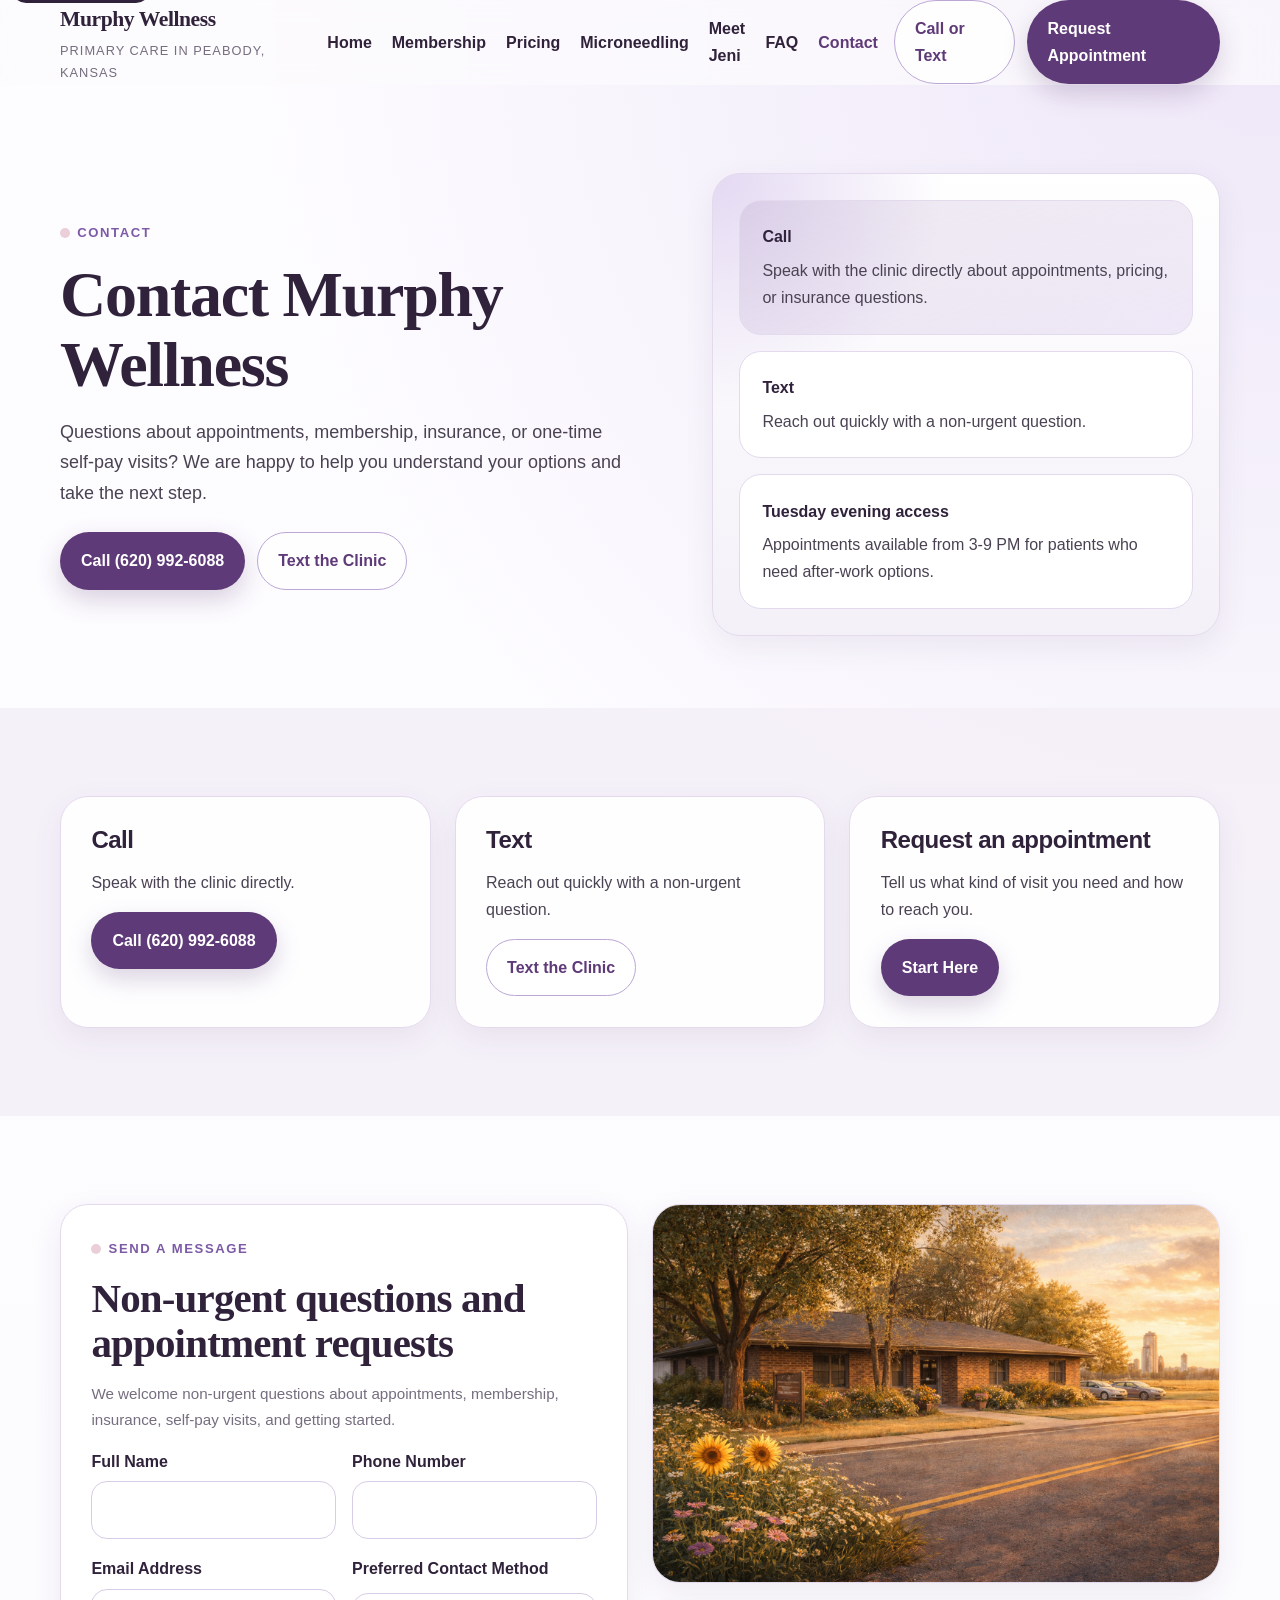
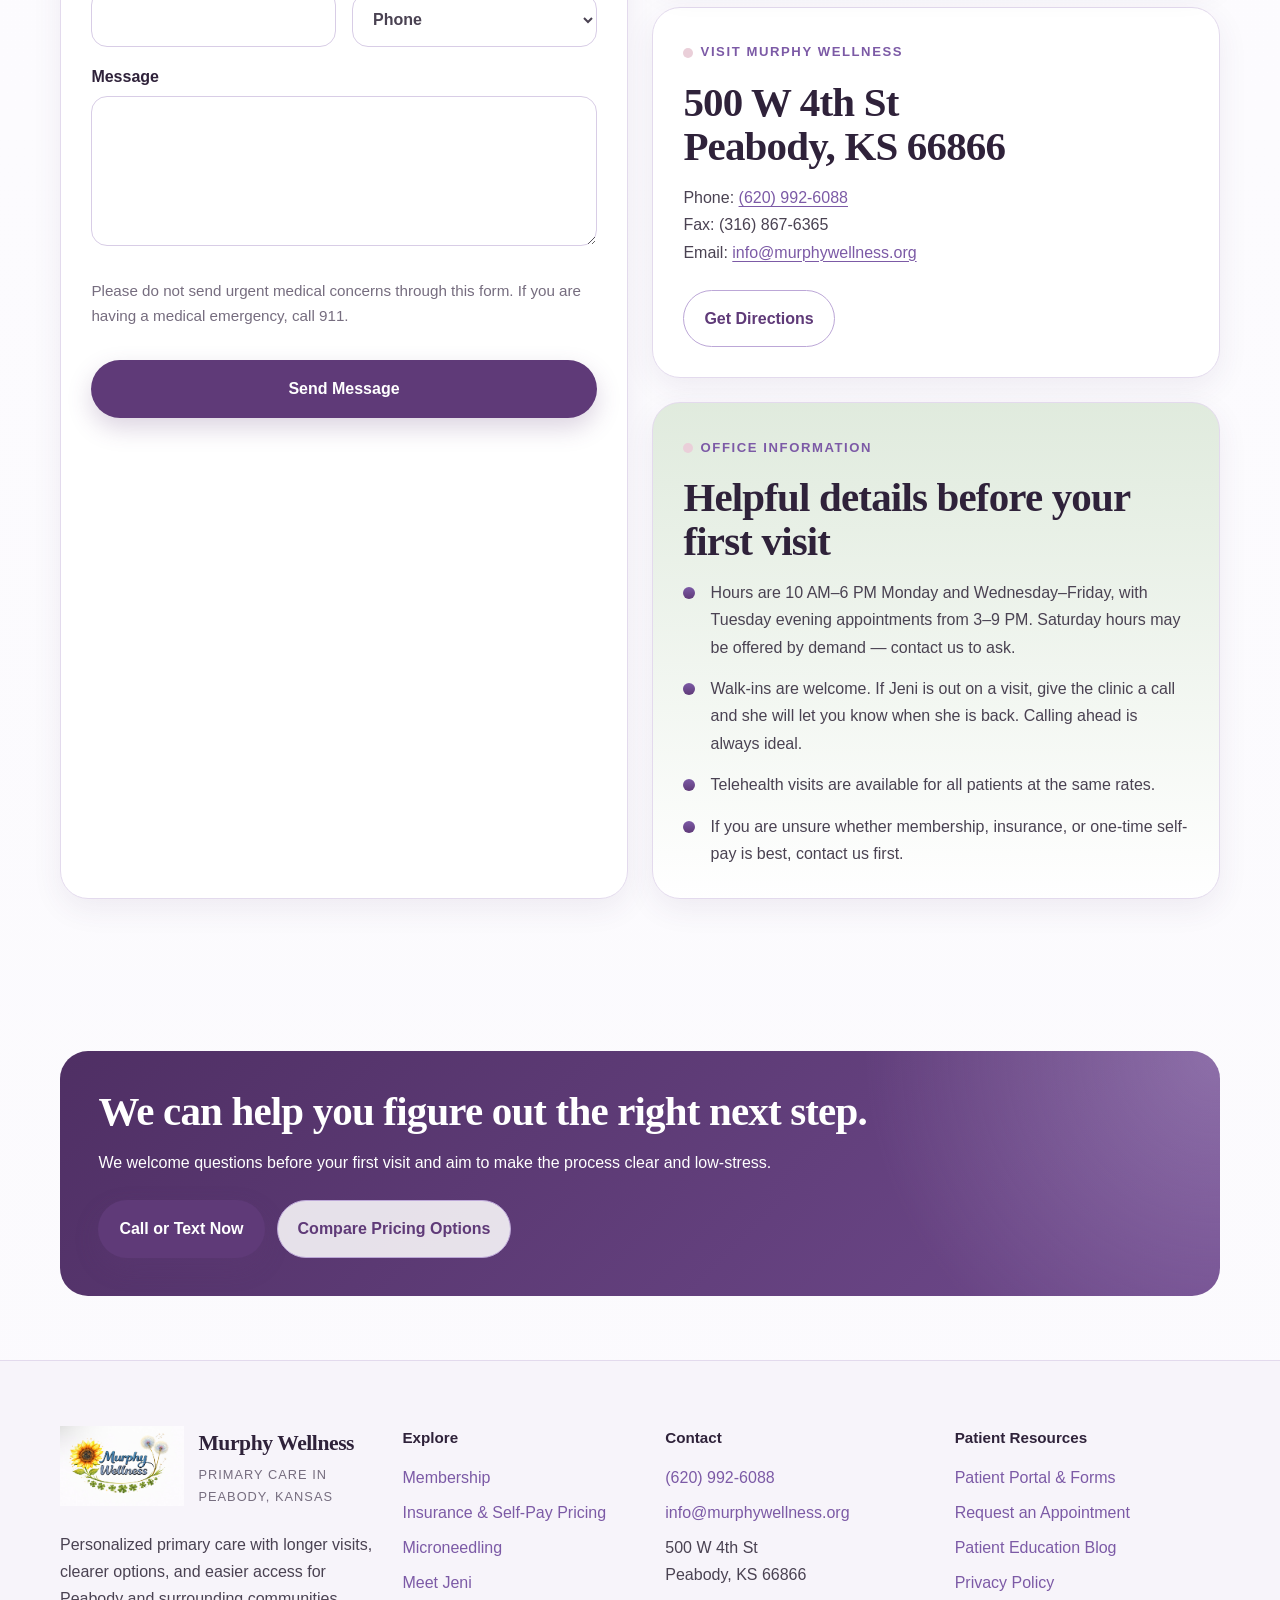
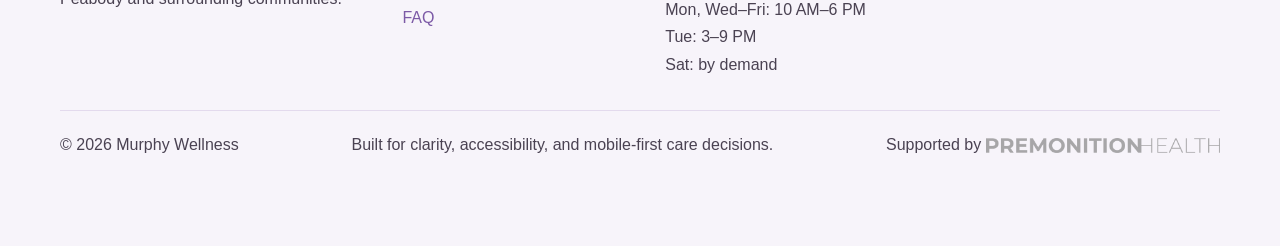
==== commit 7feadb71: "Reduce Premonition Health footer logo size to match adjacent text Co-Authored-By: Claude Sonnet 4.6 " ====
--- a/contact.html
+++ b/contact.html
@@ -290,7 +290,7 @@
       <div class="footer-bottom">
         <span>&copy; <span data-year></span> Murphy Wellness</span>
         <span>Built for clarity, accessibility, and mobile-first care decisions.</span>
-        <span>Supported by&nbsp;<a href="https://premonition.health" target="_blank" rel="noopener noreferrer" style="display:inline-flex;align-items:center;opacity:0.65;vertical-align:middle;"><img loading="lazy" src="assets/img/premonition-health-logo.png" alt="Premonition Health" style="height:22px;width:auto;filter:grayscale(1);"></a></span>
+        <span>Supported by&nbsp;<a href="https://premonition.health" target="_blank" rel="noopener noreferrer" style="display:inline-flex;align-items:center;opacity:0.65;vertical-align:middle;"><img loading="lazy" src="assets/img/premonition-health-logo.png" alt="Premonition Health" style="height:15px;width:auto;filter:grayscale(1);"></a></span>
       </div>
     </div>
   </footer>
